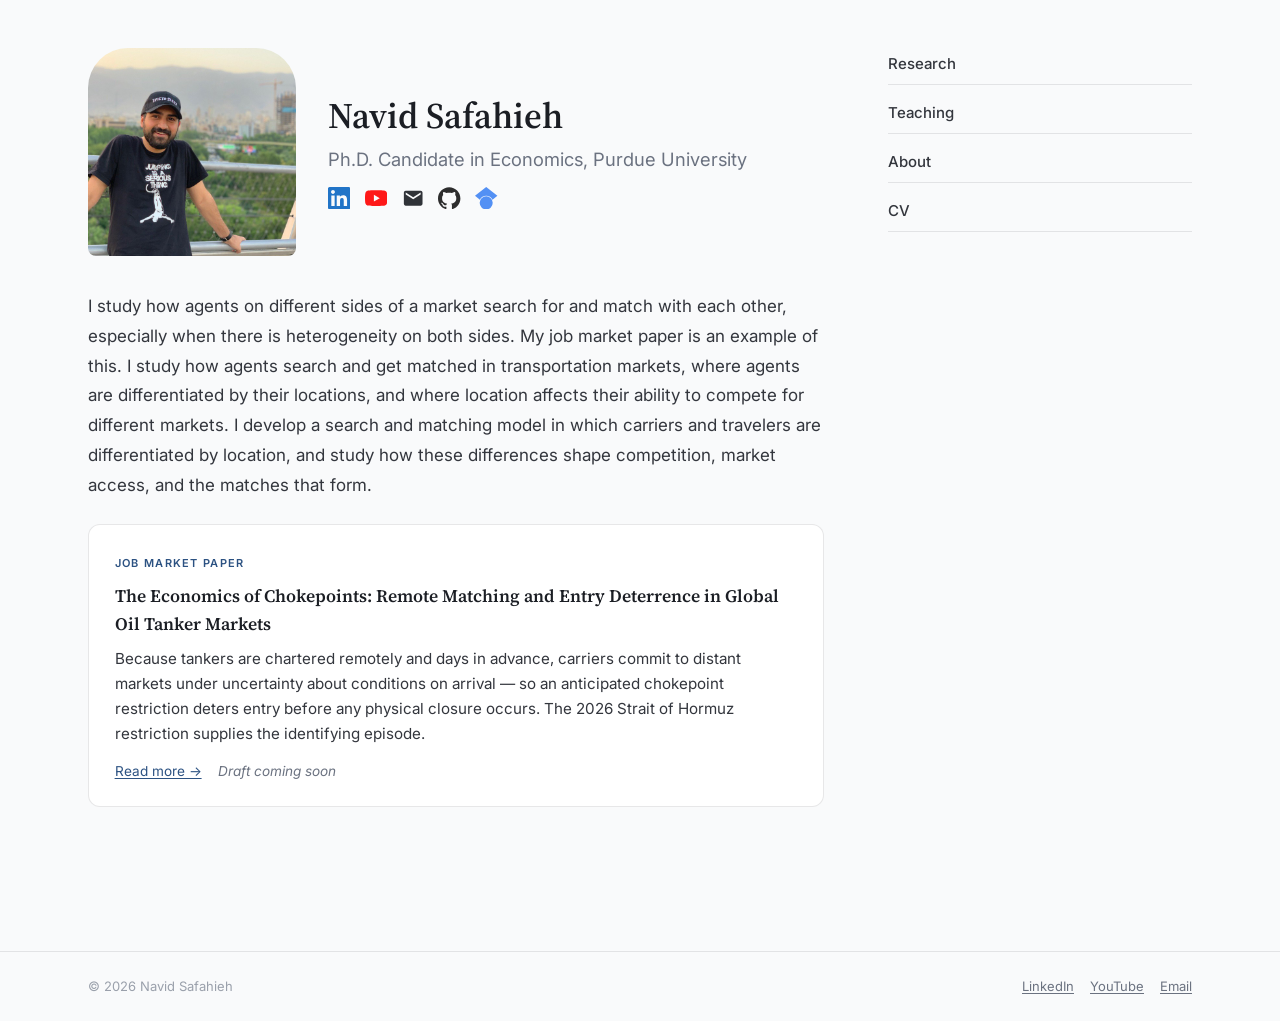
==== index.html @ c45f3427 "Restyle social icons as flat brand-colored glyphs in a row Drops the circular background pill; icons" ====
<!DOCTYPE html>
<html lang="en">
<head>
  <meta charset="UTF-8"/>
  <meta name="viewport" content="width=device-width, initial-scale=1.0"/>
  <title>Navid Safahieh</title>
  <meta name="description" content="Navid Safahieh — Ph.D. Candidate in Economics, Purdue University, on the 2026&ndash;27 job market. Job market paper on maritime chokepoints and entry deterrence in global oil tanker markets."/>
  <link rel="icon" href="data:image/svg+xml,<svg xmlns='http://www.w3.org/2000/svg' viewBox='0 0 32 32'><rect width='32' height='32' rx='6' fill='%232c5282'/><text x='50%25' y='50%25' dominant-baseline='central' text-anchor='middle' font-family='Georgia,serif' font-size='14' font-weight='bold' fill='white'>NS</text></svg>"/>
  <link rel="preconnect" href="https://fonts.googleapis.com"/>
  <link rel="preconnect" href="https://fonts.gstatic.com" crossorigin/>
  <link href="https://fonts.googleapis.com/css2?family=Inter:wght@400;500;600&family=Source+Serif+4:opsz,wght@8..60,400;8..60,600&display=swap" rel="stylesheet"/>
  <link rel="stylesheet" href="css/style.css?v=2"/>
</head>
<body>

<main>
  <div class="page-grid">
    <div class="col-main">
      <div class="hero">
        <div class="hero__photo"><img src="images/profile.jpg" alt="Portrait photo of Navid Safahieh."/></div>
        <div>
          <h1 class="hero__name">Navid Safahieh</h1>
          <p class="hero__tagline">Ph.D. Candidate in Economics, Purdue University</p>
          <ul class="social-icons">
            <li>
              <a class="linkedin" href="https://www.linkedin.com/in/navid-safahieh/" target="_blank" rel="noopener" aria-label="LinkedIn" title="LinkedIn">
                <svg viewBox="0 0 24 24" width="22" height="22" aria-hidden="true"><path d="M20.447 20.452h-3.554v-5.569c0-1.328-.027-3.037-1.852-3.037-1.853 0-2.136 1.446-2.136 2.939v5.667H9.351V9h3.414v1.561h.046c.477-.9 1.637-1.85 3.37-1.85 3.601 0 4.267 2.37 4.267 5.455v6.286zM5.337 7.433c-1.144 0-2.063-.926-2.063-2.065 0-1.138.92-2.063 2.063-2.063 1.14 0 2.064.925 2.064 2.063 0 1.139-.925 2.065-2.064 2.065zm1.782 13.019H3.555V9h3.564v11.452zM22.225 0H1.771C.792 0 0 .774 0 1.729v20.542C0 23.227.792 24 1.771 24h20.451C23.2 24 24 23.227 24 22.271V1.729C24 .774 23.2 0 22.222 0h.003z"/></svg>
              </a>
            </li>
            <li>
              <a class="youtube" href="https://youtube.com/@navidzky?si=ARtnO8RznfrMCBA2" target="_blank" rel="noopener" aria-label="YouTube" title="YouTube">
                <svg viewBox="0 0 24 24" width="22" height="22" aria-hidden="true"><path d="M23.498 6.186a3.016 3.016 0 0 0-2.122-2.136C19.505 3.545 12 3.545 12 3.545s-7.505 0-9.377.505A3.017 3.017 0 0 0 .502 6.186C0 8.07 0 12 0 12s0 3.93.502 5.814a3.016 3.016 0 0 0 2.122 2.136c1.871.505 9.376.505 9.376.505s7.505 0 9.377-.505a3.015 3.015 0 0 0 2.122-2.136C24 15.93 24 12 24 12s0-3.93-.502-5.814zM9.545 15.568V8.432L15.818 12l-6.273 3.568z"/></svg>
              </a>
            </li>
            <li>
              <a class="email" href="mailto:nsafahie@purdue.edu" aria-label="Email" title="Email">
                <svg viewBox="0 0 24 24" width="22" height="22" aria-hidden="true"><path d="M20 4H4c-1.1 0-1.99.9-1.99 2L2 18c0 1.1.9 2 2 2h16c1.1 0 2-.9 2-2V6c0-1.1-.9-2-2-2zm0 4-8 5-8-5V6l8 5 8-5v2z"/></svg>
              </a>
            </li>
            <li>
              <a class="github" href="https://github.com/Navidzky" target="_blank" rel="noopener" aria-label="GitHub" title="GitHub">
                <svg viewBox="0 0 24 24" width="22" height="22" aria-hidden="true"><path d="M12 .297c-6.63 0-12 5.373-12 12 0 5.303 3.438 9.8 8.205 11.385.6.113.82-.258.82-.577 0-.285-.01-1.04-.015-2.04-3.338.724-4.042-1.61-4.042-1.61C4.422 18.07 3.633 17.7 3.633 17.7c-1.087-.744.084-.729.084-.729 1.205.084 1.838 1.236 1.838 1.236 1.07 1.835 2.809 1.305 3.495.998.108-.776.417-1.305.76-1.605-2.665-.3-5.466-1.332-5.466-5.93 0-1.31.465-2.38 1.235-3.22-.135-.303-.54-1.523.105-3.176 0 0 1.005-.322 3.3 1.23.96-.267 1.98-.399 3-.405 1.02.006 2.04.138 3 .405 2.28-1.552 3.285-1.23 3.285-1.23.645 1.653.24 2.873.12 3.176.765.84 1.23 1.91 1.23 3.22 0 4.61-2.805 5.625-5.475 5.92.42.36.81 1.096.81 2.22 0 1.606-.015 2.896-.015 3.286 0 .315.21.69.825.57C20.565 22.092 24 17.592 24 12.297c0-6.627-5.373-12-12-12"/></svg>
              </a>
            </li>
            <li>
              <a class="scholar" href="https://scholar.google.com/citations?user=AmNygIAAAAAJ&amp;hl=en&amp;oi=ao" target="_blank" rel="noopener" aria-label="Google Scholar" title="Google Scholar">
                <svg viewBox="0 0 24 24" width="22" height="22" aria-hidden="true"><path d="M5.242 13.769L0 9.5 12 0l12 9.5-5.242 4.269C17.548 11.24 14.978 9.5 12 9.5c-2.977 0-5.548 1.74-6.758 4.269zM12 10a7 7 0 1 0 0 14 7 7 0 0 0 0-14z"/></svg>
              </a>
            </li>
          </ul>
        </div>
      </div>

      <div class="about">
        <p>
          I study how agents on different sides of a market search for and match
          with each other, especially when there is heterogeneity on both sides. My job market
          paper is an example of this. I study how agents search and get matched in transportation
          markets, where agents are differentiated by their locations, and where location affects
          their ability to compete for different markets. I develop a search and matching model in
          which carriers and travelers are differentiated by location, and study how these
          differences shape competition, market access, and the matches that form.
        </p>
      </div>

      <div class="featured">
        <span class="eyebrow">Job Market Paper</span>
        <p class="paper-title">The Economics of Chokepoints: Remote Matching and Entry Deterrence in Global Oil Tanker Markets</p>
        <p class="paper-finding">
          Because tankers are chartered remotely and days in advance, carriers commit to distant
          markets under uncertainty about conditions on arrival &mdash; so an anticipated chokepoint
          restriction deters entry before any physical closure occurs. The 2026 Strait of Hormuz
          restriction supplies the identifying episode.
        </p>
        <ul class="reslinks">
          <li><a href="research.html#jmp">Read more &rarr;</a></li>
          <li><span class="note">Draft coming soon</span></li>
        </ul>
      </div>
    </div>

    <aside class="rail">
      <nav class="home-nav" aria-label="Site">
        <a href="research.html">Research</a>
        <a href="teaching.html">Teaching</a>
        <a href="about.html">About</a>
        <a href="cv.html">CV</a>
      </nav>
    </aside>
  </div>
</main>

<footer class="site-footer">
  <div class="site-footer__inner">
    <span>&copy; 2026 Navid Safahieh</span>
    <nav class="site-footer__links" aria-label="Footer">
      <a href="https://www.linkedin.com/in/navid-safahieh/" target="_blank" rel="noopener">LinkedIn</a>
      <a href="https://youtube.com/@navidzky?si=ARtnO8RznfrMCBA2" target="_blank" rel="noopener">YouTube</a>
      <a href="mailto:nsafahie@purdue.edu">Email</a>
    </nav>
  </div>
</footer>

<script src="js/main.js"></script>
</body>
</html>
---- css/style.css ----
/* Navid Safahieh — site stylesheet */

:root {
  --bg: #f9fafb;
  --surface: #ffffff;
  --ink: #1b1e24;
  --body: #33363d;
  --muted: #6b7280;
  --faint: #9aa0ab;
  --border: rgba(20, 24, 33, 0.1);
  --accent: #2c5282;
  --accent-dark: #1f3a5f;
  --accent-tint: #eaf0f7;
  --pill-text: #24466e;
  --max-width: 72rem;
  --serif: "Source Serif 4", Georgia, "Times New Roman", serif;
  --sans: "Inter", -apple-system, BlinkMacSystemFont, "Segoe UI", Roboto, Helvetica, Arial, sans-serif;
}

* { box-sizing: border-box; }

html { -webkit-text-size-adjust: 100%; }

body {
  margin: 0;
  background: var(--bg);
  color: var(--body);
  font-family: var(--sans);
  font-size: 16px;
  line-height: 1.6;
  -webkit-font-smoothing: antialiased;
}

a { color: var(--accent); text-decoration: underline; text-underline-offset: 2px; }
a:hover { color: var(--accent-dark); }

h1, h2, h3 { font-family: var(--serif); color: var(--ink); font-weight: 600; }

/* ---------- Masthead ---------- */
.masthead {
  border-bottom: 1px solid var(--border);
  background: var(--surface);
}
.masthead__inner {
  max-width: var(--max-width);
  margin: 0 auto;
  padding: 0 1.5rem;
  display: flex;
  align-items: center;
  justify-content: space-between;
  height: 3.75rem;
}
.masthead__name {
  font-family: var(--serif);
  font-weight: 600;
  font-size: 1.0625rem;
  color: var(--ink);
  text-decoration: none;
}
.masthead__nav { display: flex; gap: 1.75rem; }
.masthead__nav a {
  font-size: 0.9rem;
  color: var(--muted);
  text-decoration: none;
  padding: 0.25rem 0;
  border-bottom: 2px solid transparent;
}
.masthead__nav a:hover { color: var(--ink); }
.masthead__nav a.is-active { color: var(--ink); border-bottom-color: var(--accent); }

.masthead__toggle {
  display: none;
  background: none;
  border: 0;
  cursor: pointer;
  padding: 0.5rem;
}
.masthead__toggle span,
.masthead__toggle span::before,
.masthead__toggle span::after {
  content: "";
  display: block;
  width: 1.25rem;
  height: 2px;
  background: var(--ink);
  position: relative;
  transition: transform 0.15s ease;
}
.masthead__toggle span::before { position: absolute; top: -6px; }
.masthead__toggle span::after { position: absolute; top: 6px; }

/* ---------- Page shell ---------- */
main {
  max-width: var(--max-width);
  margin: 0 auto;
  padding: 3rem 1.5rem 5rem;
}
.page-title {
  font-size: 1.75rem;
  margin: 0 0 0.35rem;
}
.page-kicker {
  font-family: var(--sans);
  font-size: 0.875rem;
  color: var(--muted);
  margin: 0 0 2.25rem;
}

/* ---------- Main + rail two-column layout ---------- */
.page-grid {
  display: grid;
  grid-template-columns: minmax(0, 1fr) 19rem;
  gap: 4rem;
  align-items: start;
}
.col-main { min-width: 0; }
.rail {
  display: flex;
  flex-direction: column;
  gap: 2.5rem;
  padding-top: 0.25rem;
}
.rail .subhead { font-size: 0.9375rem; }

.home-nav {
  display: flex;
  flex-direction: column;
  gap: 1rem;
}
.home-nav a {
  font-family: var(--sans);
  font-size: 0.9375rem;
  font-weight: 500;
  color: var(--body);
  text-decoration: none;
  padding-bottom: 0.5rem;
  border-bottom: 1px solid var(--border);
}
.home-nav a:hover { color: var(--accent); }

/* ---------- Hero (home page) ---------- */
.hero {
  display: grid;
  grid-template-columns: 208px 1fr;
  gap: 2rem;
  align-items: center;
  margin-bottom: 2.25rem;
}
.hero__photo {
  width: 208px;
  height: 208px;
  border-radius: 40px 40px 8px 8px;
  overflow: hidden;
  background: var(--accent-tint);
}
.hero__photo img { display: block; width: 100%; height: 100%; object-fit: cover; }
.hero__name { font-size: 2.25rem; line-height: 1.15; margin: 0 0 0.6rem; }
.hero__tagline { font-size: 1.15rem; color: var(--muted); margin: 0; line-height: 1.5; }

.social-icons {
  display: flex;
  align-items: center;
  gap: 0.9rem;
  list-style: none;
  margin: 0.85rem 0 0;
  padding: 0;
}
.social-icons a {
  display: flex;
  opacity: 0.9;
  transition: opacity 0.15s ease;
}
.social-icons a:hover { opacity: 1; }
.social-icons svg { width: 1.4rem; height: 1.4rem; fill: currentColor; }
.social-icons .linkedin { color: #0a66c2; }
.social-icons .youtube { color: #ff0000; }
.social-icons .email { color: var(--ink); }
.social-icons .github { color: #181717; }
.social-icons .scholar { color: #4285f4; }

.about p { font-size: 1.0625rem; line-height: 1.75; color: var(--body); margin: 0 0 1rem; }
.about p:last-child { margin-bottom: 0; }

.about-item + .about-item { margin-top: 1.75rem; padding-top: 1.75rem; border-top: 1px solid var(--border); }
.about-item__title { font-family: var(--serif); font-size: 1.0625rem; font-weight: 600; color: var(--ink); margin: 0 0 0.5rem; }

.about-subitem {
  margin-top: 1.35rem;
  padding-left: 1.1rem;
  border-left: 2px solid var(--border);
}
.about-subitem__title {
  font-family: var(--sans);
  font-size: 0.75rem;
  font-weight: 600;
  text-transform: uppercase;
  letter-spacing: 0.08em;
  color: var(--accent);
  margin: 0 0 0.5rem;
}

.linkrow {
  display: flex;
  flex-wrap: wrap;
  gap: 0.4rem 1.25rem;
  list-style: none;
  margin: 1.25rem 0 0;
  padding: 0;
  font-size: 0.9375rem;
}
.linkrow a { color: var(--accent); }

hr.divider {
  border: 0;
  border-top: 1px solid var(--border);
  margin: 2.5rem 0;
}

/* ---------- Subheads / eyebrow ---------- */
.subhead {
  font-size: 1.0625rem;
  font-weight: 600;
  margin: 0 0 1rem;
  padding-bottom: 0.4rem;
  border-bottom: 1px solid var(--border);
}
.eyebrow {
  display: inline-block;
  font-family: var(--sans);
  font-size: 0.6875rem;
  font-weight: 600;
  text-transform: uppercase;
  letter-spacing: 0.12em;
  color: var(--accent);
  margin: 0 0 0.5em;
}

/* ---------- Tags ---------- */
.tags { display: flex; flex-wrap: wrap; gap: 0.5rem; margin: 0; padding: 0; list-style: none; }
.tag {
  display: inline-block;
  padding: 0.22rem 0.7rem;
  font-size: 0.8125rem;
  color: var(--pill-text);
  background: var(--accent-tint);
  border-radius: 999px;
}

/* ---------- Featured paper (JMP) ---------- */
.featured {
  background: var(--surface);
  border: 1px solid var(--border);
  border-radius: 12px;
  padding: 1.5rem 1.6rem;
  margin: 1.5rem 0 2rem;
}
.paper-title { font-family: var(--serif); font-weight: 600; font-size: 1.1rem; margin: 0.2rem 0 0.5rem; color: var(--ink); }
.paper-authors { font-size: 0.8125rem; color: var(--muted); margin: 0 0 0.5rem; }
.paper-finding { color: var(--body); font-size: 0.95rem; line-height: 1.65; margin: 0; }

.reslinks {
  display: flex;
  flex-wrap: wrap;
  align-items: center;
  gap: 0.4rem 1rem;
  list-style: none;
  margin: 0.9rem 0 0;
  padding: 0;
  font-size: 0.85rem;
}
.reslinks li { margin: 0; }
.reslinks .note { color: var(--muted); font-style: italic; }

/* ---------- Playground game embed ---------- */
.game-embed {
  border: 1px solid var(--border);
  border-radius: 12px;
  overflow: hidden;
  background: var(--surface);
}
.game-embed iframe {
  display: block;
  width: 100%;
  height: 1300px;
  border: 0;
  transition: height 0.2s ease;
}
.game-embed__note {
  font-size: 0.8125rem;
  color: var(--muted);
  margin: 0.75rem 0 2rem;
}

.abs-toggle {
  appearance: none;
  border: 0;
  background: none;
  padding: 0;
  font-family: var(--sans);
  font-size: 0.85rem;
  color: var(--accent);
  text-decoration: underline;
  text-underline-offset: 2px;
  cursor: pointer;
  display: inline-flex;
  align-items: center;
  gap: 0.3rem;
}
.abs-toggle::before {
  content: "\25B8";
  font-size: 0.7em;
  transition: transform 0.15s ease;
}
.abs-toggle[aria-expanded="true"]::before { transform: rotate(90deg); }

.abs-body {
  margin-top: 0.9rem;
  padding: 1rem 1.1rem;
  background: var(--accent-tint);
  border-radius: 8px;
  font-size: 0.9375rem;
  line-height: 1.7;
  color: var(--body);
}
.abs-body[hidden] { display: none; }
.abs-body p { margin: 0; }

/* ---------- Paper list ---------- */
.paperlist { list-style: none; margin: 0; padding: 0; }
.paperlist > li { padding: 1.4rem 0; border-top: 1px solid var(--border); }
.paperlist > li:last-child { border-bottom: 1px solid var(--border); }

/* ---------- Education list ---------- */
.edu-list { margin: 0; padding: 0; list-style: none; }
.edu-item {
  display: flex;
  justify-content: space-between;
  gap: 1rem;
  padding: 0.7rem 0;
  border-top: 1px solid var(--border);
}
.edu-item:last-child { border-bottom: 1px solid var(--border); }
.edu-deg { font-weight: 500; color: var(--ink); }
.edu-inst { font-size: 0.875rem; color: var(--muted); }
.edu-year { font-size: 0.875rem; color: var(--muted); white-space: nowrap; }

/* ---------- Teaching list ---------- */
.t-list { margin: 0 0 2rem; padding: 0; list-style: none; }
.t-item {
  display: flex;
  justify-content: space-between;
  gap: 1.25rem;
  padding: 1rem 0;
  border-top: 1px solid var(--border);
}
.t-item:last-child { border-bottom: 1px solid var(--border); }
.t-course { font-weight: 500; color: var(--ink); font-size: 0.95rem; }
.t-course .muted-inline { font-weight: 400; color: var(--muted); }
.t-role { font-size: 0.875rem; color: var(--muted); margin-top: 0.15rem; }
.t-right { text-align: right; white-space: nowrap; }
.t-date { font-size: 0.875rem; color: var(--ink); }
.t-inst { font-size: 0.8125rem; color: var(--muted); }
.t-award { display: inline-block; margin-top: 0.35rem; font-size: 0.75rem; color: var(--accent); background: var(--accent-tint); padding: 0.15rem 0.55rem; border-radius: 999px; }

/* ---------- Highlights strip ---------- */
.highlights { margin: 1.75rem 0 0; padding: 1.25rem 1.4rem; background: var(--accent-tint); border-radius: 12px; list-style: none; }
.highlights li { margin: 0 0 0.55rem; font-size: 0.9375rem; color: var(--ink); }
.highlights li:last-child { margin-bottom: 0; }
.highlights__label {
  display: inline-block;
  min-width: 5.5rem;
  font-size: 0.6875rem;
  font-weight: 600;
  text-transform: uppercase;
  letter-spacing: 0.12em;
  color: var(--accent);
}

/* ---------- CV cards ---------- */
.cards { display: grid; grid-template-columns: 1fr 1fr; gap: 1.25rem; margin: 1.5rem 0 2rem; }
.card {
  padding: 1.5rem 1.6rem;
  background: var(--surface);
  border: 1px solid var(--border);
  border-radius: 12px;
}
.card__title { font-family: var(--serif); font-weight: 600; font-size: 1.0625rem; margin: 0 0 0.3rem; color: var(--ink); }
.card__meta { font-size: 0.8125rem; color: var(--muted); margin: 0 0 0.8rem; }
.card__cta { font-size: 0.875rem; }

/* ---------- Reference grid ---------- */
.ref-group-label { font-size: 0.8125rem; font-weight: 600; text-transform: uppercase; letter-spacing: 0.08em; color: var(--muted); margin: 2rem 0 0.75rem; }
.ref-group-label:first-of-type { margin-top: 0; }
.ref-grid { display: grid; grid-template-columns: 1fr 1fr; gap: 1rem; }
.ref-card { padding: 1.1rem 1.25rem; background: var(--surface); border: 1px solid var(--border); border-radius: 10px; }
.ref-name { font-weight: 600; color: var(--ink); font-size: 0.95rem; }
.ref-role { font-size: 0.8125rem; color: var(--muted); line-height: 1.5; margin: 0.2rem 0 0.4rem; }
.ref-email { font-size: 0.8125rem; color: var(--muted); }
.ref-badge {
  display: inline-block;
  font-size: 0.625rem;
  letter-spacing: 0.06em;
  text-transform: uppercase;
  background: var(--accent);
  color: #fff;
  padding: 0.1rem 0.5rem;
  border-radius: 3px;
  margin-bottom: 0.4rem;
}

/* ---------- Footer ---------- */
.site-footer {
  border-top: 1px solid var(--border);
  margin-top: 2rem;
}
.site-footer__inner {
  max-width: var(--max-width);
  margin: 0 auto;
  padding: 1.5rem 1.5rem;
  display: flex;
  flex-wrap: wrap;
  align-items: baseline;
  justify-content: space-between;
  gap: 0.5rem 1.25rem;
  font-size: 0.8125rem;
  color: var(--faint);
}
.site-footer__links { display: flex; flex-wrap: wrap; gap: 0.25rem 1rem; }
.site-footer__links a { color: var(--muted); }

/* ---------- Responsive ---------- */
@media (max-width: 880px) {
  .page-grid { grid-template-columns: 1fr; gap: 2.5rem; }
  .rail { border-top: 1px solid var(--border); padding-top: 2rem; }
}

@media (max-width: 640px) {
  .masthead__nav { display: none; gap: 1.25rem; }
  .masthead__nav.is-open {
    display: flex;
    flex-direction: column;
    position: absolute;
    top: 3.75rem;
    left: 0;
    right: 0;
    background: var(--surface);
    border-bottom: 1px solid var(--border);
    padding: 0.75rem 1.5rem 1.25rem;
    gap: 0.9rem;
  }
  .masthead { position: relative; }
  .masthead__toggle { display: block; }

  .hero { grid-template-columns: 1fr; text-align: left; }
  .hero__photo { width: 172px; height: 172px; }

  .cards { grid-template-columns: 1fr; }
  .ref-grid { grid-template-columns: 1fr; }
  .t-item { flex-direction: column; }
  .t-right { text-align: left; }
  .edu-item { flex-direction: column; gap: 0.15rem; }
}
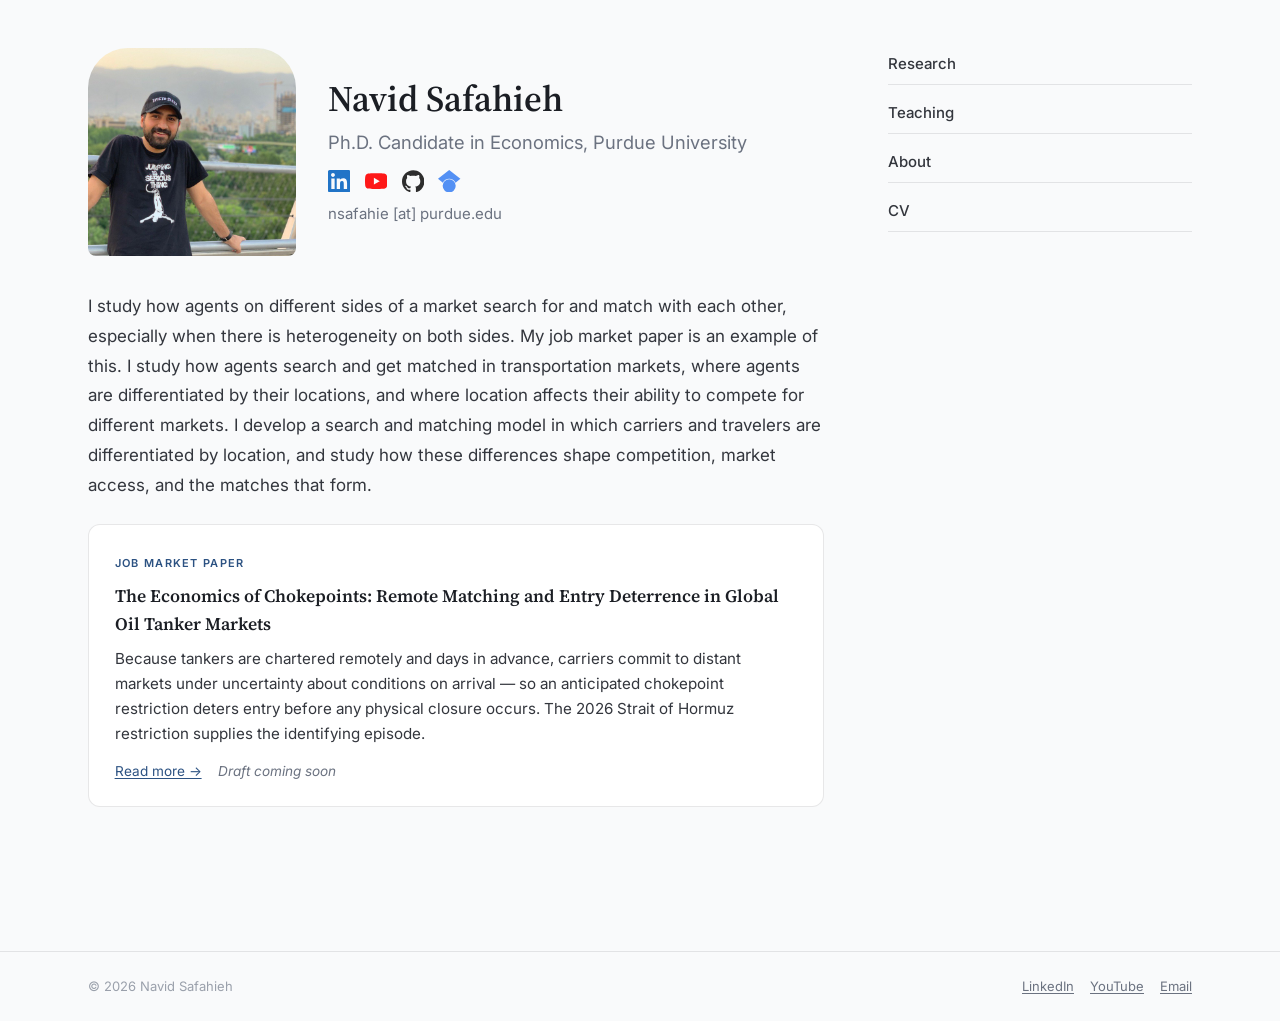
==== commit 0c75dac8: "Replace email icon with obfuscated address text below the icon row Matches the [at] format already u" ====
--- a/index.html
+++ b/index.html
@@ -33,11 +33,6 @@
               </a>
             </li>
             <li>
-              <a class="email" href="mailto:nsafahie@purdue.edu" aria-label="Email" title="Email">
-                <svg viewBox="0 0 24 24" width="22" height="22" aria-hidden="true"><path d="M20 4H4c-1.1 0-1.99.9-1.99 2L2 18c0 1.1.9 2 2 2h16c1.1 0 2-.9 2-2V6c0-1.1-.9-2-2-2zm0 4-8 5-8-5V6l8 5 8-5v2z"/></svg>
-              </a>
-            </li>
-            <li>
               <a class="github" href="https://github.com/Navidzky" target="_blank" rel="noopener" aria-label="GitHub" title="GitHub">
                 <svg viewBox="0 0 24 24" width="22" height="22" aria-hidden="true"><path d="M12 .297c-6.63 0-12 5.373-12 12 0 5.303 3.438 9.8 8.205 11.385.6.113.82-.258.82-.577 0-.285-.01-1.04-.015-2.04-3.338.724-4.042-1.61-4.042-1.61C4.422 18.07 3.633 17.7 3.633 17.7c-1.087-.744.084-.729.084-.729 1.205.084 1.838 1.236 1.838 1.236 1.07 1.835 2.809 1.305 3.495.998.108-.776.417-1.305.76-1.605-2.665-.3-5.466-1.332-5.466-5.93 0-1.31.465-2.38 1.235-3.22-.135-.303-.54-1.523.105-3.176 0 0 1.005-.322 3.3 1.23.96-.267 1.98-.399 3-.405 1.02.006 2.04.138 3 .405 2.28-1.552 3.285-1.23 3.285-1.23.645 1.653.24 2.873.12 3.176.765.84 1.23 1.91 1.23 3.22 0 4.61-2.805 5.625-5.475 5.92.42.36.81 1.096.81 2.22 0 1.606-.015 2.896-.015 3.286 0 .315.21.69.825.57C20.565 22.092 24 17.592 24 12.297c0-6.627-5.373-12-12-12"/></svg>
               </a>
@@ -48,6 +43,7 @@
               </a>
             </li>
           </ul>
+          <p class="hero__email">nsafahie [at] purdue.edu</p>
         </div>
       </div>
 
--- a/css/style.css
+++ b/css/style.css
@@ -174,9 +174,10 @@
 .social-icons svg { width: 1.4rem; height: 1.4rem; fill: currentColor; }
 .social-icons .linkedin { color: #0a66c2; }
 .social-icons .youtube { color: #ff0000; }
-.social-icons .email { color: var(--ink); }
 .social-icons .github { color: #181717; }
 .social-icons .scholar { color: #4285f4; }
+
+.hero__email { font-size: 0.9375rem; color: var(--muted); margin: 0.6rem 0 0; }
 
 .about p { font-size: 1.0625rem; line-height: 1.75; color: var(--body); margin: 0 0 1rem; }
 .about p:last-child { margin-bottom: 0; }
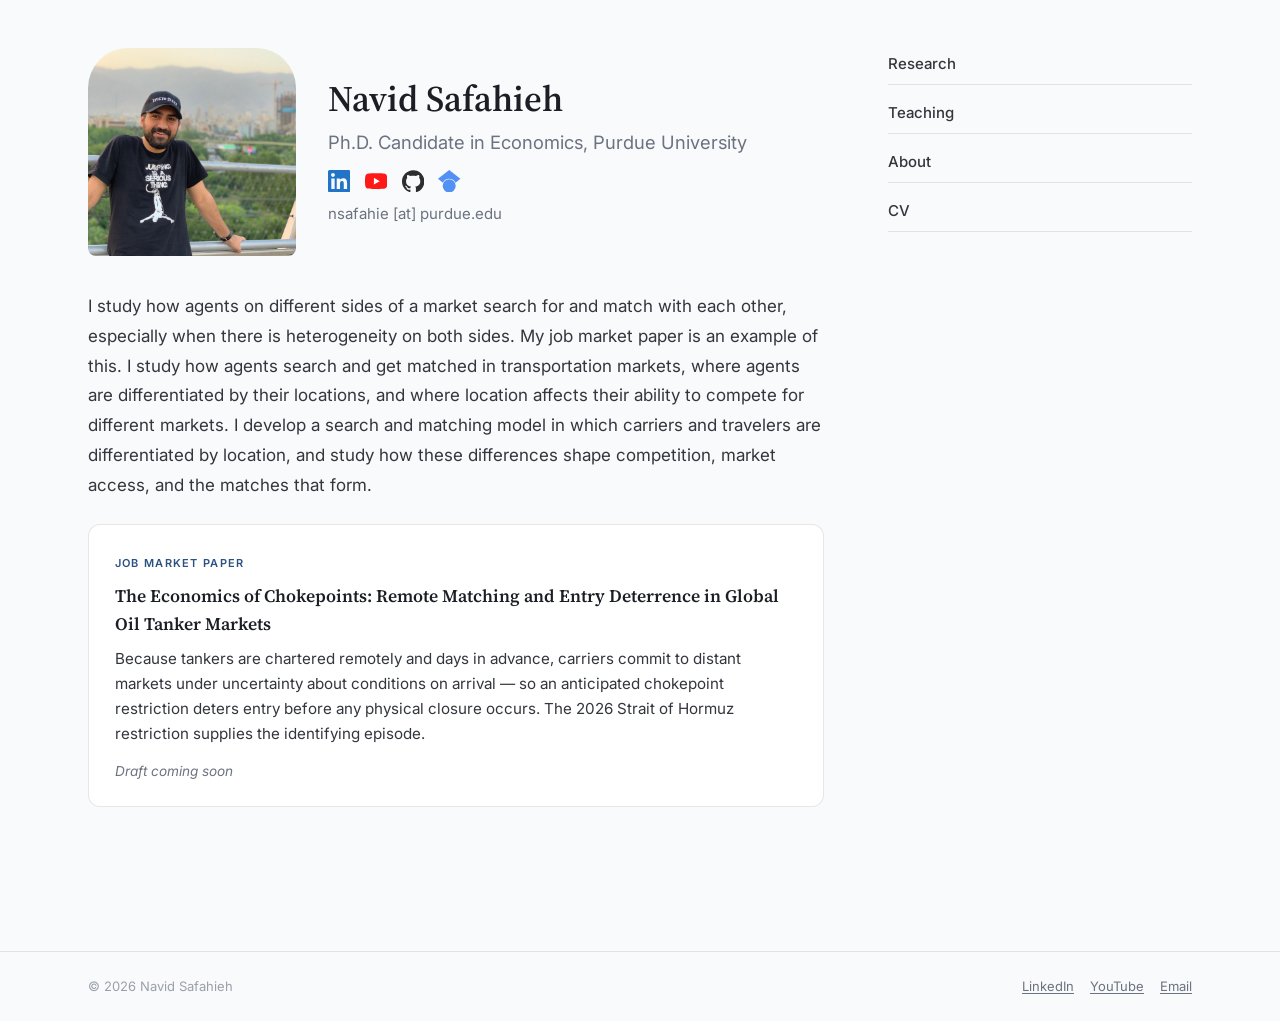
==== commit be8d9774: "Remove "Read more" link from homepage JMP block Co-Authored-By: Claude Sonnet 5 <noreply@anthropic.c" ====
--- a/index.html
+++ b/index.html
@@ -69,7 +69,6 @@
           restriction supplies the identifying episode.
         </p>
         <ul class="reslinks">
-          <li><a href="research.html#jmp">Read more &rarr;</a></li>
           <li><span class="note">Draft coming soon</span></li>
         </ul>
       </div>
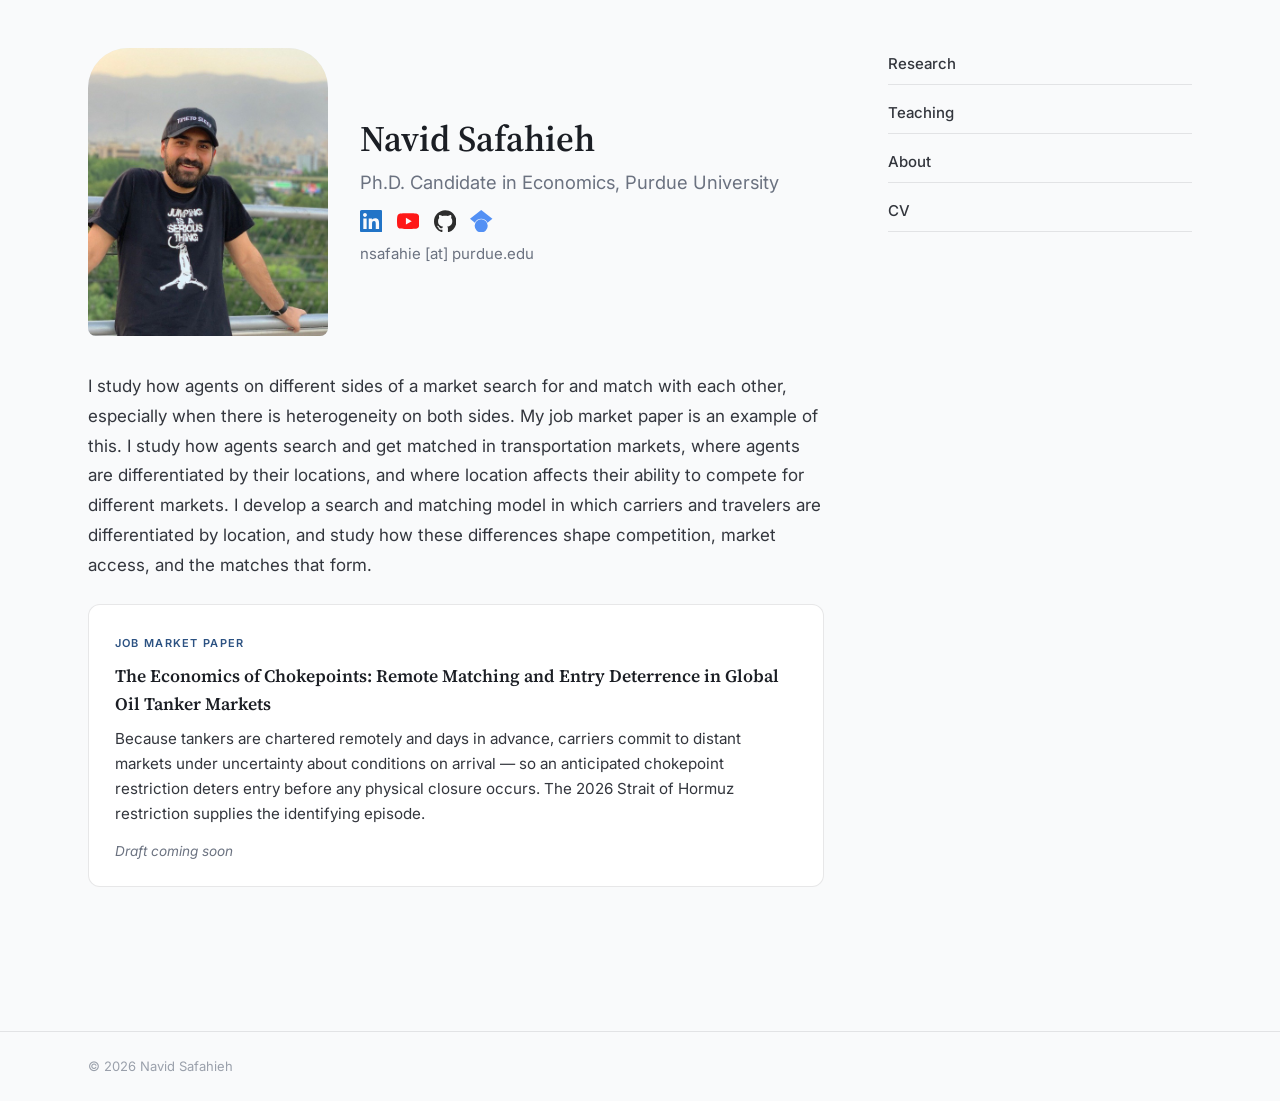
==== commit 1637cb90: "Trim footer links, revert nav label to About, drop tile +/- icon, stack History/Math - Removes the L" ====
--- a/index.html
+++ b/index.html
@@ -88,11 +88,6 @@
 <footer class="site-footer">
   <div class="site-footer__inner">
     <span>&copy; 2026 Navid Safahieh</span>
-    <nav class="site-footer__links" aria-label="Footer">
-      <a href="https://www.linkedin.com/in/navid-safahieh/" target="_blank" rel="noopener">LinkedIn</a>
-      <a href="https://youtube.com/@navidzky?si=ARtnO8RznfrMCBA2" target="_blank" rel="noopener">YouTube</a>
-      <a href="mailto:nsafahie@purdue.edu">Email</a>
-    </nav>
   </div>
 </footer>
 
--- a/css/style.css
+++ b/css/style.css
@@ -141,19 +141,19 @@
 /* ---------- Hero (home page) ---------- */
 .hero {
   display: grid;
-  grid-template-columns: 208px 1fr;
+  grid-template-columns: 240px 1fr;
   gap: 2rem;
   align-items: center;
   margin-bottom: 2.25rem;
 }
 .hero__photo {
-  width: 208px;
-  height: 208px;
+  width: 240px;
+  height: 288px;
   border-radius: 40px 40px 8px 8px;
   overflow: hidden;
   background: var(--accent-tint);
 }
-.hero__photo img { display: block; width: 100%; height: 100%; object-fit: cover; }
+.hero__photo img { display: block; width: 100%; height: 100%; object-fit: cover; object-position: left center; }
 .hero__name { font-size: 2.25rem; line-height: 1.15; margin: 0 0 0.6rem; }
 .hero__tagline { font-size: 1.15rem; color: var(--muted); margin: 0; line-height: 1.5; }
 
@@ -182,23 +182,42 @@
 .about p { font-size: 1.0625rem; line-height: 1.75; color: var(--body); margin: 0 0 1rem; }
 .about p:last-child { margin-bottom: 0; }
 
-.about-item + .about-item { margin-top: 1.75rem; padding-top: 1.75rem; border-top: 1px solid var(--border); }
-.about-item__title { font-family: var(--serif); font-size: 1.0625rem; font-weight: 600; color: var(--ink); margin: 0 0 0.5rem; }
-
-.about-subitem {
-  margin-top: 1.35rem;
-  padding-left: 1.1rem;
-  border-left: 2px solid var(--border);
-}
-.about-subitem__title {
-  font-family: var(--sans);
-  font-size: 0.75rem;
+.about-wrap { max-width: 42rem; }
+.about-group { margin-top: 2.5rem; }
+.about-group:first-child { margin-top: 0; }
+
+.tile-grid {
+  display: grid;
+  grid-template-columns: 1fr 1fr;
+  gap: 1rem;
+}
+.tile-grid--stack { grid-template-columns: 1fr; }
+.tile {
+  border: 1px solid var(--border);
+  border-radius: 12px;
+  background: var(--surface);
+  overflow: hidden;
+}
+.tile__trigger {
+  display: flex;
+  align-items: center;
+  justify-content: space-between;
+  gap: 0.5rem;
+  width: 100%;
+  padding: 1rem 1.25rem;
+  background: none;
+  border: 0;
+  cursor: pointer;
+  font-family: var(--serif);
+  font-size: 1.0625rem;
   font-weight: 600;
-  text-transform: uppercase;
-  letter-spacing: 0.08em;
-  color: var(--accent);
-  margin: 0 0 0.5rem;
-}
+  color: var(--ink);
+  text-align: left;
+}
+.tile__trigger:hover { background: var(--accent-tint); }
+.tile__body { padding: 0 1.25rem 1.25rem; }
+.tile__body p { font-size: 0.9375rem; line-height: 1.7; color: var(--body); margin: 0 0 0.85rem; }
+.tile__body p:last-child { margin-bottom: 0; }
 
 .linkrow {
   display: flex;
@@ -418,16 +437,9 @@
   max-width: var(--max-width);
   margin: 0 auto;
   padding: 1.5rem 1.5rem;
-  display: flex;
-  flex-wrap: wrap;
-  align-items: baseline;
-  justify-content: space-between;
-  gap: 0.5rem 1.25rem;
   font-size: 0.8125rem;
   color: var(--faint);
 }
-.site-footer__links { display: flex; flex-wrap: wrap; gap: 0.25rem 1rem; }
-.site-footer__links a { color: var(--muted); }
 
 /* ---------- Responsive ---------- */
 @media (max-width: 880px) {
@@ -453,11 +465,12 @@
   .masthead__toggle { display: block; }
 
   .hero { grid-template-columns: 1fr; text-align: left; }
-  .hero__photo { width: 172px; height: 172px; }
+  .hero__photo { width: 198px; height: 238px; }
 
   .cards { grid-template-columns: 1fr; }
   .ref-grid { grid-template-columns: 1fr; }
   .t-item { flex-direction: column; }
   .t-right { text-align: left; }
   .edu-item { flex-direction: column; gap: 0.15rem; }
-}
+  .tile-grid { grid-template-columns: 1fr; }
+}
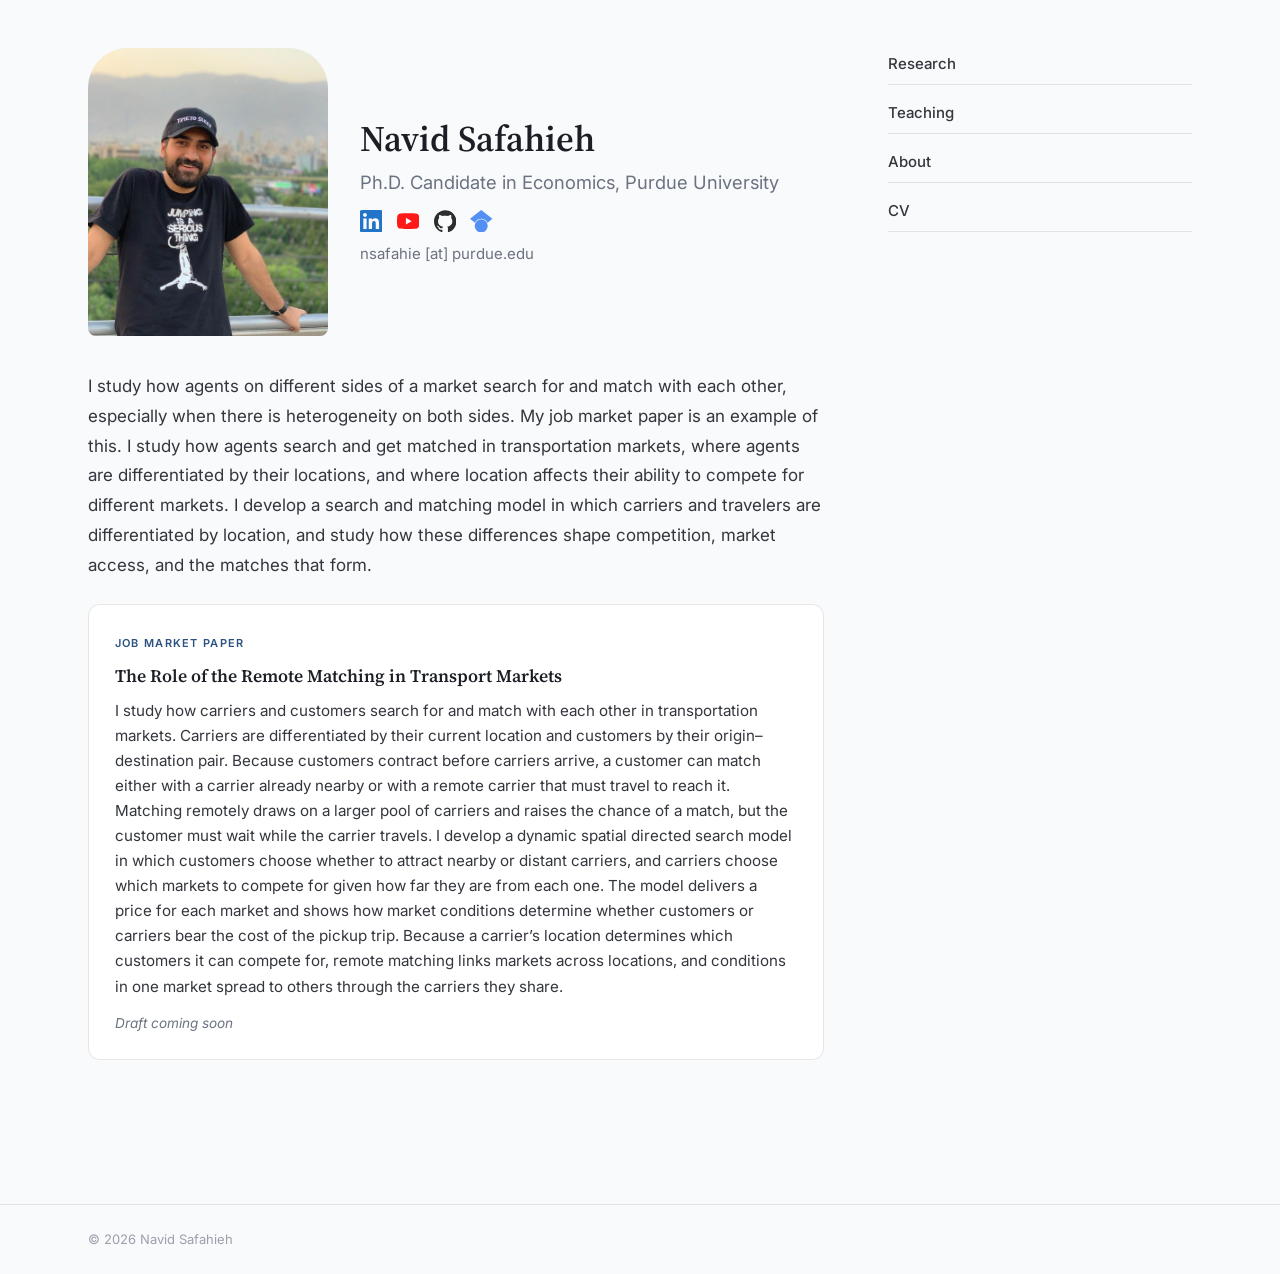
==== commit baea3083: "Update JMP title and abstract everywhere: CV, Resume, website Retitles the job market paper to "The " ====
--- a/index.html
+++ b/index.html
@@ -4,7 +4,7 @@
   <meta charset="UTF-8"/>
   <meta name="viewport" content="width=device-width, initial-scale=1.0"/>
   <title>Navid Safahieh</title>
-  <meta name="description" content="Navid Safahieh — Ph.D. Candidate in Economics, Purdue University, on the 2026&ndash;27 job market. Job market paper on maritime chokepoints and entry deterrence in global oil tanker markets."/>
+  <meta name="description" content="Navid Safahieh — Ph.D. Candidate in Economics, Purdue University, on the 2026&ndash;27 job market. Job market paper on the role of remote matching in transport markets."/>
   <link rel="icon" href="data:image/svg+xml,<svg xmlns='http://www.w3.org/2000/svg' viewBox='0 0 32 32'><rect width='32' height='32' rx='6' fill='%232c5282'/><text x='50%25' y='50%25' dominant-baseline='central' text-anchor='middle' font-family='Georgia,serif' font-size='14' font-weight='bold' fill='white'>NS</text></svg>"/>
   <link rel="preconnect" href="https://fonts.googleapis.com"/>
   <link rel="preconnect" href="https://fonts.gstatic.com" crossorigin/>
@@ -61,12 +61,21 @@
 
       <div class="featured">
         <span class="eyebrow">Job Market Paper</span>
-        <p class="paper-title">The Economics of Chokepoints: Remote Matching and Entry Deterrence in Global Oil Tanker Markets</p>
+        <p class="paper-title">The Role of the Remote Matching in Transport Markets</p>
         <p class="paper-finding">
-          Because tankers are chartered remotely and days in advance, carriers commit to distant
-          markets under uncertainty about conditions on arrival &mdash; so an anticipated chokepoint
-          restriction deters entry before any physical closure occurs. The 2026 Strait of Hormuz
-          restriction supplies the identifying episode.
+          I study how carriers and customers search for and match with each other in transportation
+          markets. Carriers are differentiated by their current location and customers by their
+          origin&ndash;destination pair. Because customers contract before carriers arrive, a
+          customer can match either with a carrier already nearby or with a remote carrier that must
+          travel to reach it. Matching remotely draws on a larger pool of carriers and raises the
+          chance of a match, but the customer must wait while the carrier travels. I develop a
+          dynamic spatial directed search model in which customers choose whether to attract nearby
+          or distant carriers, and carriers choose which markets to compete for given how far they
+          are from each one. The model delivers a price for each market and shows how market
+          conditions determine whether customers or carriers bear the cost of the pickup trip.
+          Because a carrier&rsquo;s location determines which customers it can compete for, remote
+          matching links markets across locations, and conditions in one market spread to others
+          through the carriers they share.
         </p>
         <ul class="reslinks">
           <li><span class="note">Draft coming soon</span></li>
--- a/css/style.css
+++ b/css/style.css
@@ -114,13 +114,13 @@
   align-items: start;
 }
 .col-main { min-width: 0; }
+.page-single { max-width: 46rem; }
 .rail {
   display: flex;
   flex-direction: column;
   gap: 2.5rem;
   padding-top: 0.25rem;
 }
-.rail .subhead { font-size: 0.9375rem; }
 
 .home-nav {
   display: flex;
@@ -199,23 +199,27 @@
   overflow: hidden;
 }
 .tile__trigger {
-  display: flex;
-  align-items: center;
-  justify-content: space-between;
-  gap: 0.5rem;
+  display: block;
   width: 100%;
   padding: 1rem 1.25rem;
   background: none;
   border: 0;
+  margin: 0;
+  appearance: none;
+  -webkit-appearance: none;
   cursor: pointer;
+  text-align: left;
+}
+.tile__trigger:hover { background: var(--accent-tint); }
+.tile__title {
   font-family: var(--serif);
   font-size: 1.0625rem;
   font-weight: 600;
   color: var(--ink);
-  text-align: left;
-}
-.tile__trigger:hover { background: var(--accent-tint); }
+}
 .tile__body { padding: 0 1.25rem 1.25rem; }
+.tile__image { aspect-ratio: 4 / 3; overflow: hidden; border-radius: 8px; margin: 0 0 1rem; background: var(--accent-tint); }
+.tile__image img { display: block; width: 100%; height: 100%; object-fit: cover; }
 .tile__body p { font-size: 0.9375rem; line-height: 1.7; color: var(--body); margin: 0 0 0.85rem; }
 .tile__body p:last-child { margin-bottom: 0; }
 
@@ -240,10 +244,24 @@
 .subhead {
   font-size: 1.0625rem;
   font-weight: 600;
-  margin: 0 0 1rem;
+  margin: 2.5rem 0 1rem;
   padding-bottom: 0.4rem;
   border-bottom: 1px solid var(--border);
 }
+.subhead:first-child { margin-top: 0; }
+
+.section-head {
+  display: flex;
+  align-items: flex-end;
+  justify-content: space-between;
+  gap: 1rem;
+  margin: 2.5rem 0 1rem;
+  padding-bottom: 0.4rem;
+  border-bottom: 1px solid var(--border);
+}
+.section-head:first-child { margin-top: 0; }
+.section-head h2 { font-size: 1.0625rem; font-weight: 600; margin: 0; }
+.section-head .t-award { margin-top: 0; flex-shrink: 0; }
 .eyebrow {
   display: inline-block;
   font-family: var(--sans);
@@ -255,17 +273,6 @@
   margin: 0 0 0.5em;
 }
 
-/* ---------- Tags ---------- */
-.tags { display: flex; flex-wrap: wrap; gap: 0.5rem; margin: 0; padding: 0; list-style: none; }
-.tag {
-  display: inline-block;
-  padding: 0.22rem 0.7rem;
-  font-size: 0.8125rem;
-  color: var(--pill-text);
-  background: var(--accent-tint);
-  border-radius: 999px;
-}
-
 /* ---------- Featured paper (JMP) ---------- */
 .featured {
   background: var(--surface);
@@ -311,58 +318,10 @@
   margin: 0.75rem 0 2rem;
 }
 
-.abs-toggle {
-  appearance: none;
-  border: 0;
-  background: none;
-  padding: 0;
-  font-family: var(--sans);
-  font-size: 0.85rem;
-  color: var(--accent);
-  text-decoration: underline;
-  text-underline-offset: 2px;
-  cursor: pointer;
-  display: inline-flex;
-  align-items: center;
-  gap: 0.3rem;
-}
-.abs-toggle::before {
-  content: "\25B8";
-  font-size: 0.7em;
-  transition: transform 0.15s ease;
-}
-.abs-toggle[aria-expanded="true"]::before { transform: rotate(90deg); }
-
-.abs-body {
-  margin-top: 0.9rem;
-  padding: 1rem 1.1rem;
-  background: var(--accent-tint);
-  border-radius: 8px;
-  font-size: 0.9375rem;
-  line-height: 1.7;
-  color: var(--body);
-}
-.abs-body[hidden] { display: none; }
-.abs-body p { margin: 0; }
-
 /* ---------- Paper list ---------- */
 .paperlist { list-style: none; margin: 0; padding: 0; }
 .paperlist > li { padding: 1.4rem 0; border-top: 1px solid var(--border); }
 .paperlist > li:last-child { border-bottom: 1px solid var(--border); }
-
-/* ---------- Education list ---------- */
-.edu-list { margin: 0; padding: 0; list-style: none; }
-.edu-item {
-  display: flex;
-  justify-content: space-between;
-  gap: 1rem;
-  padding: 0.7rem 0;
-  border-top: 1px solid var(--border);
-}
-.edu-item:last-child { border-bottom: 1px solid var(--border); }
-.edu-deg { font-weight: 500; color: var(--ink); }
-.edu-inst { font-size: 0.875rem; color: var(--muted); }
-.edu-year { font-size: 0.875rem; color: var(--muted); white-space: nowrap; }
 
 /* ---------- Teaching list ---------- */
 .t-list { margin: 0 0 2rem; padding: 0; list-style: none; }
@@ -381,20 +340,6 @@
 .t-date { font-size: 0.875rem; color: var(--ink); }
 .t-inst { font-size: 0.8125rem; color: var(--muted); }
 .t-award { display: inline-block; margin-top: 0.35rem; font-size: 0.75rem; color: var(--accent); background: var(--accent-tint); padding: 0.15rem 0.55rem; border-radius: 999px; }
-
-/* ---------- Highlights strip ---------- */
-.highlights { margin: 1.75rem 0 0; padding: 1.25rem 1.4rem; background: var(--accent-tint); border-radius: 12px; list-style: none; }
-.highlights li { margin: 0 0 0.55rem; font-size: 0.9375rem; color: var(--ink); }
-.highlights li:last-child { margin-bottom: 0; }
-.highlights__label {
-  display: inline-block;
-  min-width: 5.5rem;
-  font-size: 0.6875rem;
-  font-weight: 600;
-  text-transform: uppercase;
-  letter-spacing: 0.12em;
-  color: var(--accent);
-}
 
 /* ---------- CV cards ---------- */
 .cards { display: grid; grid-template-columns: 1fr 1fr; gap: 1.25rem; margin: 1.5rem 0 2rem; }
@@ -470,7 +415,6 @@
   .cards { grid-template-columns: 1fr; }
   .ref-grid { grid-template-columns: 1fr; }
   .t-item { flex-direction: column; }
-  .t-right { text-align: left; }
-  .edu-item { flex-direction: column; gap: 0.15rem; }
+  .t-right { text-align: left; white-space: normal; }
   .tile-grid { grid-template-columns: 1fr; }
 }
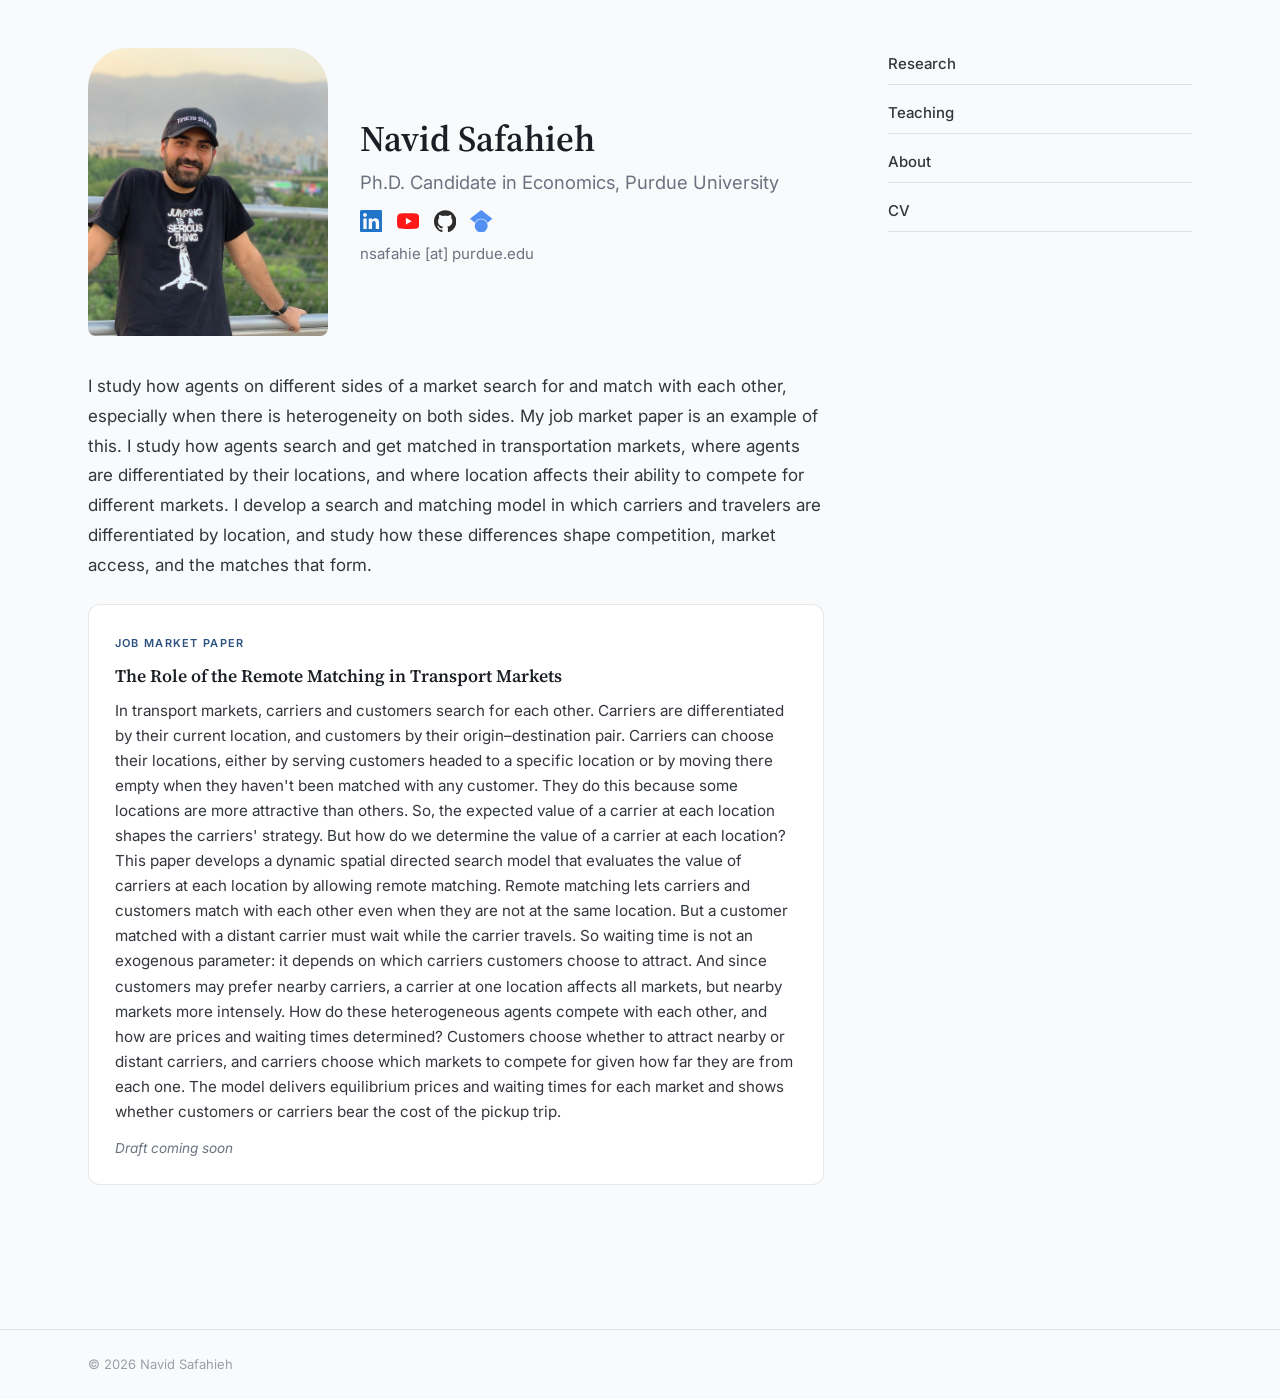
==== commit 633a7433: "abstract" ====
--- a/index.html
+++ b/index.html
@@ -63,19 +63,22 @@
         <span class="eyebrow">Job Market Paper</span>
         <p class="paper-title">The Role of the Remote Matching in Transport Markets</p>
         <p class="paper-finding">
-          I study how carriers and customers search for and match with each other in transportation
-          markets. Carriers are differentiated by their current location and customers by their
-          origin&ndash;destination pair. Because customers contract before carriers arrive, a
-          customer can match either with a carrier already nearby or with a remote carrier that must
-          travel to reach it. Matching remotely draws on a larger pool of carriers and raises the
-          chance of a match, but the customer must wait while the carrier travels. I develop a
-          dynamic spatial directed search model in which customers choose whether to attract nearby
-          or distant carriers, and carriers choose which markets to compete for given how far they
-          are from each one. The model delivers a price for each market and shows how market
-          conditions determine whether customers or carriers bear the cost of the pickup trip.
-          Because a carrier&rsquo;s location determines which customers it can compete for, remote
-          matching links markets across locations, and conditions in one market spread to others
-          through the carriers they share.
+        In transport markets, carriers and customers search for each other.
+        Carriers are differentiated by their current location, and customers by their origin&ndash;destination pair.
+        Carriers can choose their locations, either by serving customers headed to a specific location
+        or by moving there empty when they haven't been matched with any customer.
+        They do this because some locations are more attractive than others.
+        So, the expected value of a carrier at each location shapes the carriers' strategy.
+        But how do we determine the value of a carrier at each location?
+        This paper develops a dynamic spatial directed search model that evaluates the value of carriers at each location by allowing remote matching.
+        Remote matching lets carriers and customers match with each other even when they are not at the same location.
+        But a customer matched with a distant carrier must wait while the carrier travels.
+        So waiting time is not an exogenous parameter: it depends on which carriers customers choose to attract.
+        And since customers may prefer nearby carriers, a carrier at one location affects all markets, but nearby markets more intensely.
+        How do these heterogeneous agents compete with each other, and how are prices and waiting times determined?
+        Customers choose whether to attract nearby or distant carriers, and carriers choose which markets
+        to compete for given how far they are from each one.
+        The model delivers equilibrium prices and waiting times for each market and shows whether customers or carriers bear the cost of the pickup trip.
         </p>
         <ul class="reslinks">
           <li><span class="note">Draft coming soon</span></li>
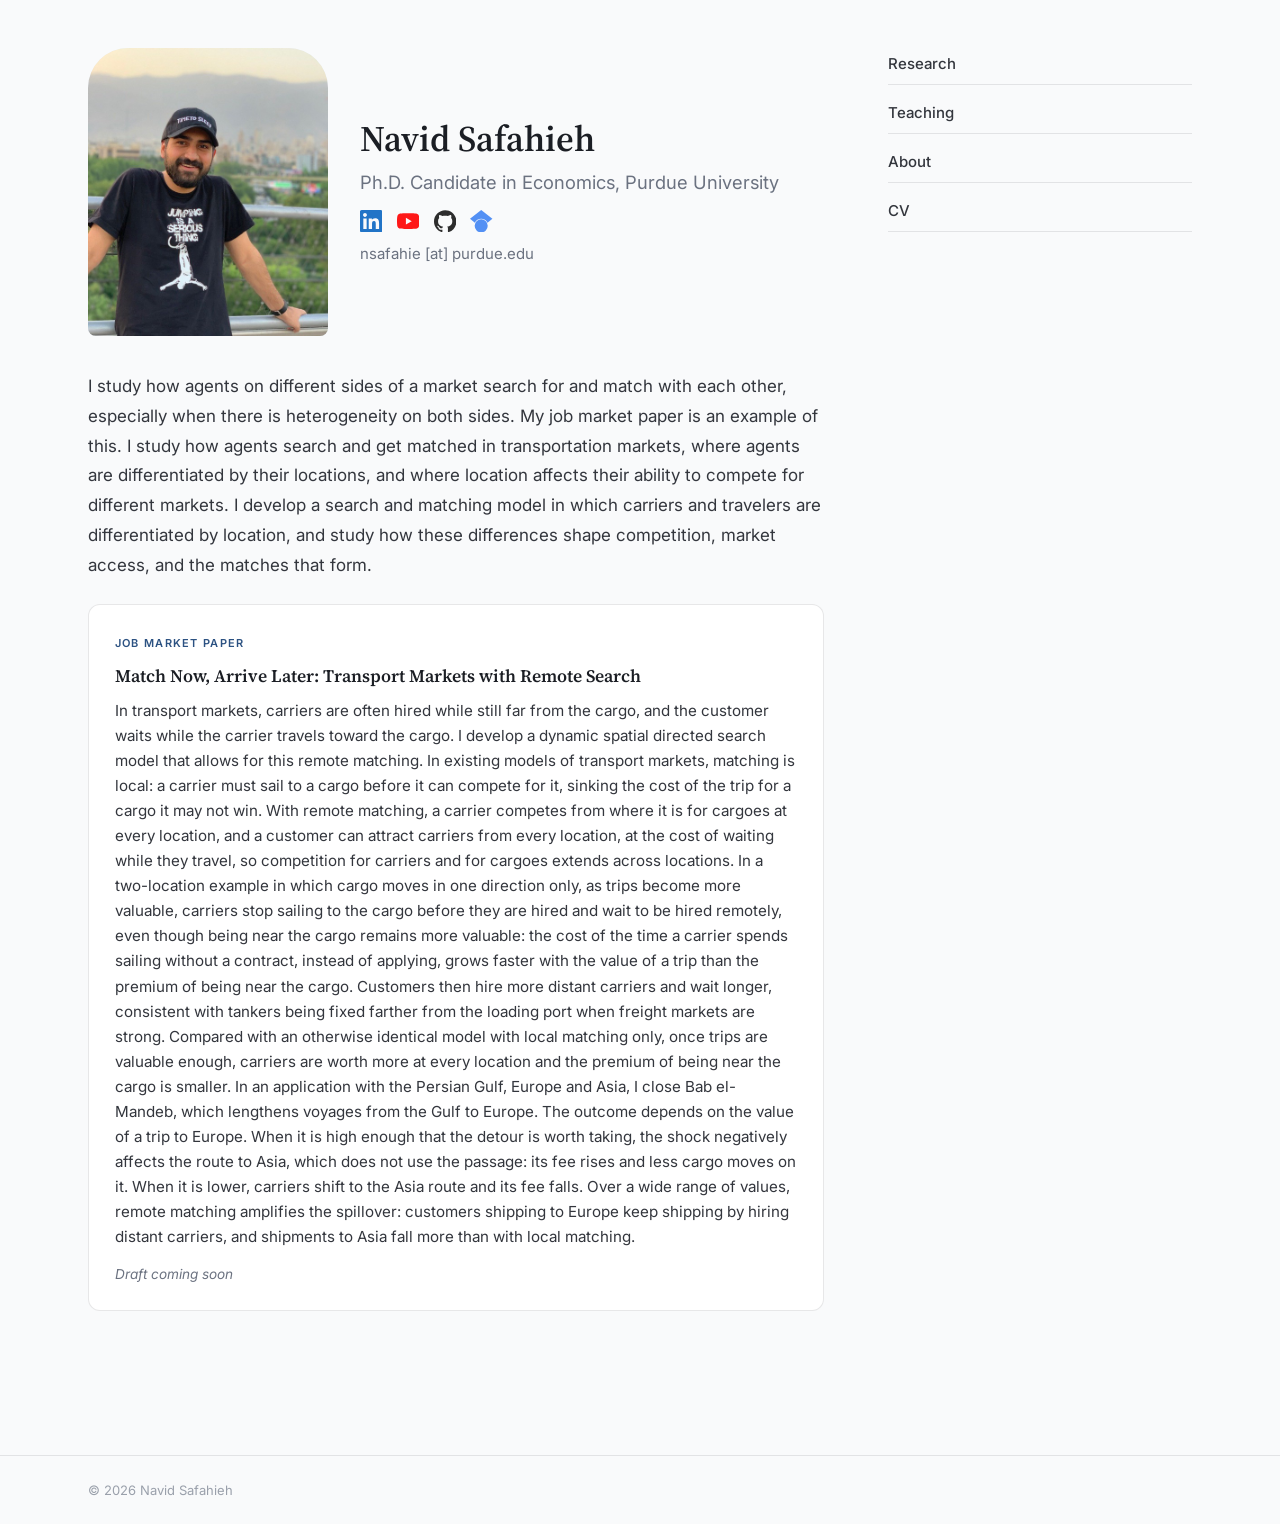
==== commit df2d799c: "Update JMP to "Match Now, Arrive Later" title and current abstract Sync the CV, resume, homepage, an" ====
--- a/index.html
+++ b/index.html
@@ -4,7 +4,7 @@
   <meta charset="UTF-8"/>
   <meta name="viewport" content="width=device-width, initial-scale=1.0"/>
   <title>Navid Safahieh</title>
-  <meta name="description" content="Navid Safahieh — Ph.D. Candidate in Economics, Purdue University, on the 2026&ndash;27 job market. Job market paper on the role of remote matching in transport markets."/>
+  <meta name="description" content="Navid Safahieh — Ph.D. Candidate in Economics, Purdue University, on the 2026&ndash;27 job market. Job market paper on remote matching in transport markets."/>
   <link rel="icon" href="data:image/svg+xml,<svg xmlns='http://www.w3.org/2000/svg' viewBox='0 0 32 32'><rect width='32' height='32' rx='6' fill='%232c5282'/><text x='50%25' y='50%25' dominant-baseline='central' text-anchor='middle' font-family='Georgia,serif' font-size='14' font-weight='bold' fill='white'>NS</text></svg>"/>
   <link rel="preconnect" href="https://fonts.googleapis.com"/>
   <link rel="preconnect" href="https://fonts.gstatic.com" crossorigin/>
@@ -61,24 +61,29 @@
 
       <div class="featured">
         <span class="eyebrow">Job Market Paper</span>
-        <p class="paper-title">The Role of the Remote Matching in Transport Markets</p>
+        <p class="paper-title">Match Now, Arrive Later: Transport Markets with Remote Search</p>
         <p class="paper-finding">
-        In transport markets, carriers and customers search for each other.
-        Carriers are differentiated by their current location, and customers by their origin&ndash;destination pair.
-        Carriers can choose their locations, either by serving customers headed to a specific location
-        or by moving there empty when they haven't been matched with any customer.
-        They do this because some locations are more attractive than others.
-        So, the expected value of a carrier at each location shapes the carriers' strategy.
-        But how do we determine the value of a carrier at each location?
-        This paper develops a dynamic spatial directed search model that evaluates the value of carriers at each location by allowing remote matching.
-        Remote matching lets carriers and customers match with each other even when they are not at the same location.
-        But a customer matched with a distant carrier must wait while the carrier travels.
-        So waiting time is not an exogenous parameter: it depends on which carriers customers choose to attract.
-        And since customers may prefer nearby carriers, a carrier at one location affects all markets, but nearby markets more intensely.
-        How do these heterogeneous agents compete with each other, and how are prices and waiting times determined?
-        Customers choose whether to attract nearby or distant carriers, and carriers choose which markets
-        to compete for given how far they are from each one.
-        The model delivers equilibrium prices and waiting times for each market and shows whether customers or carriers bear the cost of the pickup trip.
+          In transport markets, carriers are often hired while still far from the cargo, and the customer
+          waits while the carrier travels toward the cargo. I develop a dynamic spatial directed search model
+          that allows for this remote matching. In existing models of transport markets, matching is local: a
+          carrier must sail to a cargo before it can compete for it, sinking the cost of the trip for a cargo it
+          may not win. With remote matching, a carrier competes from where it is for cargoes at every location,
+          and a customer can attract carriers from every location, at the cost of waiting while they travel, so
+          competition for carriers and for cargoes extends across locations. In a two-location example in which
+          cargo moves in one direction only, as trips become more valuable, carriers stop sailing to the cargo
+          before they are hired and wait to be hired remotely, even though being near the cargo remains more
+          valuable: the cost of the time a carrier spends sailing without a contract, instead of applying, grows
+          faster with the value of a trip than the premium of being near the cargo. Customers then hire more
+          distant carriers and wait longer, consistent with tankers being fixed farther from the loading port
+          when freight markets are strong. Compared with an otherwise identical model with local matching only,
+          once trips are valuable enough, carriers are worth more at every location and the premium of being
+          near the cargo is smaller. In an application with the Persian Gulf, Europe and Asia, I close Bab
+          el-Mandeb, which lengthens voyages from the Gulf to Europe. The outcome depends on the value of a trip
+          to Europe. When it is high enough that the detour is worth taking, the shock negatively affects the
+          route to Asia, which does not use the passage: its fee rises and less cargo moves on it. When it is
+          lower, carriers shift to the Asia route and its fee falls. Over a wide range of values, remote matching
+          amplifies the spillover: customers shipping to Europe keep shipping by hiring distant carriers, and
+          shipments to Asia fall more than with local matching.
         </p>
         <ul class="reslinks">
           <li><span class="note">Draft coming soon</span></li>
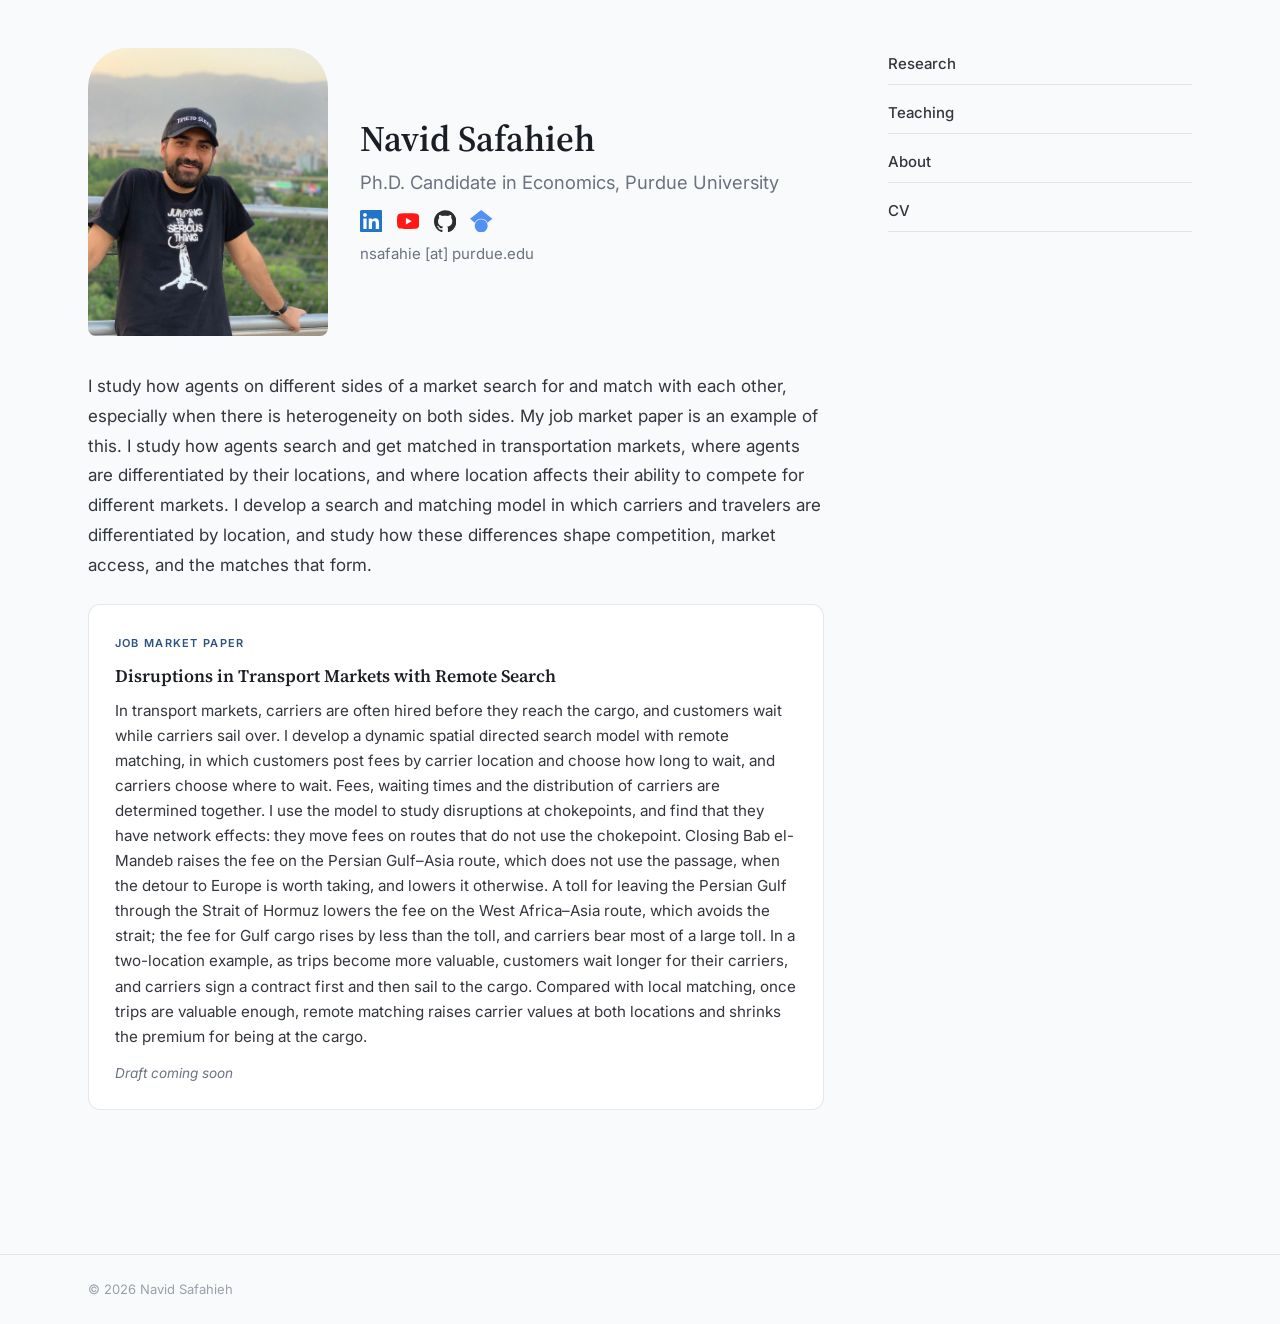
==== commit 0e7a55d0: "Update JMP to "Disruptions in Transport Markets with Remote Search"; add David Hummels to committee " ====
--- a/index.html
+++ b/index.html
@@ -61,29 +61,21 @@
 
       <div class="featured">
         <span class="eyebrow">Job Market Paper</span>
-        <p class="paper-title">Match Now, Arrive Later: Transport Markets with Remote Search</p>
+        <p class="paper-title">Disruptions in Transport Markets with Remote Search</p>
         <p class="paper-finding">
-          In transport markets, carriers are often hired while still far from the cargo, and the customer
-          waits while the carrier travels toward the cargo. I develop a dynamic spatial directed search model
-          that allows for this remote matching. In existing models of transport markets, matching is local: a
-          carrier must sail to a cargo before it can compete for it, sinking the cost of the trip for a cargo it
-          may not win. With remote matching, a carrier competes from where it is for cargoes at every location,
-          and a customer can attract carriers from every location, at the cost of waiting while they travel, so
-          competition for carriers and for cargoes extends across locations. In a two-location example in which
-          cargo moves in one direction only, as trips become more valuable, carriers stop sailing to the cargo
-          before they are hired and wait to be hired remotely, even though being near the cargo remains more
-          valuable: the cost of the time a carrier spends sailing without a contract, instead of applying, grows
-          faster with the value of a trip than the premium of being near the cargo. Customers then hire more
-          distant carriers and wait longer, consistent with tankers being fixed farther from the loading port
-          when freight markets are strong. Compared with an otherwise identical model with local matching only,
-          once trips are valuable enough, carriers are worth more at every location and the premium of being
-          near the cargo is smaller. In an application with the Persian Gulf, Europe and Asia, I close Bab
-          el-Mandeb, which lengthens voyages from the Gulf to Europe. The outcome depends on the value of a trip
-          to Europe. When it is high enough that the detour is worth taking, the shock negatively affects the
-          route to Asia, which does not use the passage: its fee rises and less cargo moves on it. When it is
-          lower, carriers shift to the Asia route and its fee falls. Over a wide range of values, remote matching
-          amplifies the spillover: customers shipping to Europe keep shipping by hiring distant carriers, and
-          shipments to Asia fall more than with local matching.
+          In transport markets, carriers are often hired before they reach the cargo, and customers wait while
+          carriers sail over. I develop a dynamic spatial directed search model with remote matching, in which
+          customers post fees by carrier location and choose how long to wait, and carriers choose where to
+          wait. Fees, waiting times and the distribution of carriers are determined together. I use the model
+          to study disruptions at chokepoints, and find that they have network effects: they move fees on
+          routes that do not use the chokepoint. Closing Bab el-Mandeb raises the fee on the Persian Gulf&ndash;Asia
+          route, which does not use the passage, when the detour to Europe is worth taking, and lowers it
+          otherwise. A toll for leaving the Persian Gulf through the Strait of Hormuz lowers the fee on the West
+          Africa&ndash;Asia route, which avoids the strait; the fee for Gulf cargo rises by less than the toll, and
+          carriers bear most of a large toll. In a two-location example, as trips become more valuable,
+          customers wait longer for their carriers, and carriers sign a contract first and then sail to the
+          cargo. Compared with local matching, once trips are valuable enough, remote matching raises carrier
+          values at both locations and shrinks the premium for being at the cargo.
         </p>
         <ul class="reslinks">
           <li><span class="note">Draft coming soon</span></li>
